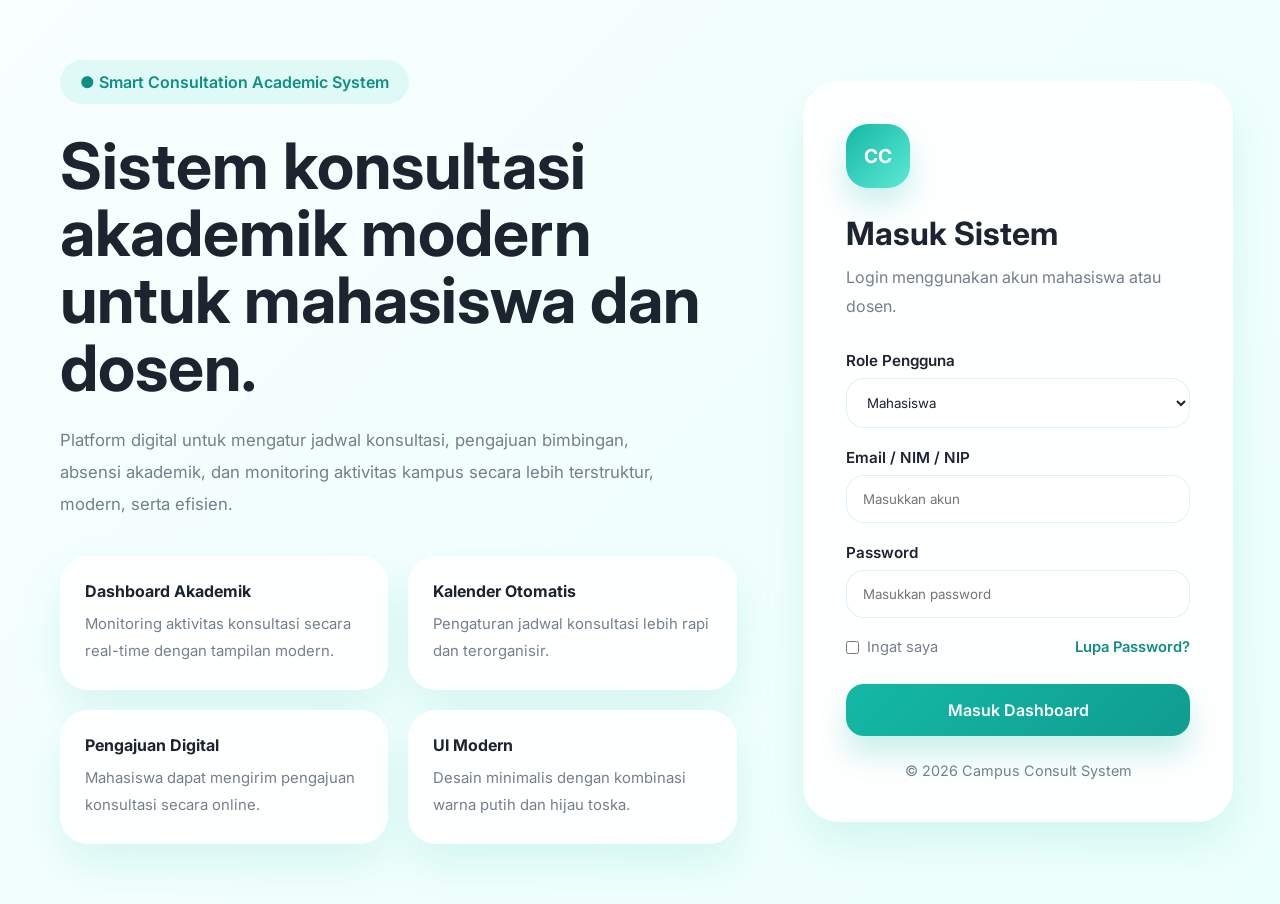
==== index.html @ ac4ddbfd "Add files via upload" ====
<!DOCTYPE html>
<html lang="id">
<head>
  <meta charset="UTF-8" />
  <meta name="viewport" content="width=device-width, initial-scale=1.0" />
  <title>Login - Campus Consult</title>

  <link rel="preconnect" href="https://fonts.googleapis.com">
  <link rel="preconnect" href="https://fonts.gstatic.com" crossorigin>
  <link href="https://fonts.googleapis.com/css2?family=Inter:wght@300;400;500;600;700&display=swap" rel="stylesheet">

  <style>
    :root {
      --primary: #14b8a6;
      --primary-dark: #0f8f82;
      --primary-soft: #dffaf6;
      --bg: #f6fffd;
      --white: #ffffff;
      --text: #1c2430;
      --muted: #73808c;
      --border: rgba(20,184,166,0.14);
      --shadow: 0 20px 40px rgba(20,184,166,0.12);
      --radius: 28px;
    }

    * {
      margin: 0;
      padding: 0;
      box-sizing: border-box;
      font-family: 'Inter', sans-serif;
    }

    body {
      min-height: 100vh;
      background: linear-gradient(135deg, #f8fffe 0%, #ebfffb 100%);
      color: var(--text);
      overflow-x: hidden;
    }

    .container {
      min-height: 100vh;
      display: grid;
      grid-template-columns: 1.618fr 1fr;
      align-items: center;
      gap: 40px;
      padding: 40px;
    }

    .hero {
      padding: 20px;
    }

    .badge {
      display: inline-flex;
      align-items: center;
      gap: 10px;
      padding: 12px 20px;
      border-radius: 999px;
      background: var(--primary-soft);
      color: var(--primary-dark);
      font-weight: 600;
      margin-bottom: 28px;
    }

    .hero h1 {
      font-size: clamp(3rem, 5vw, 5rem);
      line-height: 1.05;
      margin-bottom: 24px;
      max-width: 700px;
    }

    .hero p {
      max-width: 620px;
      color: var(--muted);
      line-height: 1.9;
      font-size: 1.05rem;
      margin-bottom: 36px;
    }

    .feature-grid {
      display: grid;
      grid-template-columns: repeat(2, minmax(220px,1fr));
      gap: 20px;
    }

    .feature-card {
      background: rgba(255,255,255,.88);
      border: 1px solid rgba(255,255,255,.9);
      padding: 24px;
      border-radius: var(--radius);
      box-shadow: var(--shadow);
      backdrop-filter: blur(10px);
    }

    .feature-card h3 {
      margin-bottom: 10px;
      font-size: 1rem;
    }

    .feature-card p {
      margin: 0;
      font-size: .93rem;
      line-height: 1.8;
    }

    .login-box {
      background: rgba(255,255,255,.92);
      border: 1px solid rgba(255,255,255,.95);
      border-radius: 36px;
      padding: 42px;
      box-shadow: var(--shadow);
      backdrop-filter: blur(18px);
      width: 100%;
      max-width: 430px;
      justify-self: center;
    }

    .logo {
      width: 64px;
      height: 64px;
      border-radius: 22px;
      background: linear-gradient(135deg, var(--primary), #5eead4);
      display: grid;
      place-items: center;
      color: white;
      font-size: 1.2rem;
      font-weight: 700;
      margin-bottom: 26px;
      box-shadow: 0 16px 30px rgba(20,184,166,0.22);
    }

    .login-box h2 {
      font-size: 2rem;
      margin-bottom: 10px;
    }

    .login-box p {
      color: var(--muted);
      line-height: 1.8;
      margin-bottom: 30px;
    }

    .form-group {
      margin-bottom: 20px;
    }

    .form-group label {
      display: block;
      margin-bottom: 8px;
      font-size: .95rem;
      font-weight: 600;
    }

    .form-group input,
    .form-group select {
      width: 100%;
      padding: 15px 16px;
      border-radius: 18px;
      border: 1px solid var(--border);
      outline: none;
      background: rgba(255,255,255,.9);
      color: var(--text);
      transition: .25s ease;
    }

    .form-group input:focus,
    .form-group select:focus {
      border-color: var(--primary);
      box-shadow: 0 0 0 4px rgba(20,184,166,.1);
    }

    .login-options {
      display: flex;
      justify-content: space-between;
      align-items: center;
      margin-bottom: 28px;
      gap: 14px;
      flex-wrap: wrap;
      color: var(--muted);
      font-size: .92rem;
    }

    .remember {
      display: flex;
      align-items: center;
      gap: 8px;
    }

    .remember input {
      width: auto;
    }

    .forgot {
      color: var(--primary-dark);
      text-decoration: none;
      font-weight: 600;
    }

    .btn-login {
      width: 100%;
      padding: 16px;
      border: none;
      border-radius: 18px;
      background: linear-gradient(135deg, var(--primary), #0f9d90);
      color: white;
      font-size: 1rem;
      font-weight: 600;
      cursor: pointer;
      transition: .3s ease;
      box-shadow: 0 18px 30px rgba(20,184,166,.22);
    }

    .btn-login:hover {
      transform: translateY(-2px);
    }

    .footer-text {
      margin-top: 26px;
      text-align: center;
      color: var(--muted);
      font-size: .9rem;
    }

    .toast {
      position: fixed;
      right: 20px;
      bottom: 20px;
      background: var(--primary);
      color: white;
      padding: 16px 22px;
      border-radius: 18px;
      box-shadow: var(--shadow);
      transform: translateY(140px);
      transition: .4s ease;
      z-index: 999;
    }

    .toast.show {
      transform: translateY(0);
    }

    @media(max-width: 980px){
      .container {
        grid-template-columns: 1fr;
        padding: 24px;
      }

      .feature-grid {
        grid-template-columns: 1fr;
      }

      .login-box {
        max-width: 100%;
      }
    }
  </style>
</head>
<body>

<div class="toast" id="toast"></div>

<div class="container">

  <div class="hero">
    <div class="badge">
      ● Smart Consultation Academic System
    </div>

    <h1>
      Sistem konsultasi akademik modern untuk mahasiswa dan dosen.
    </h1>

    <p>
      Platform digital untuk mengatur jadwal konsultasi, pengajuan bimbingan,
      absensi akademik, dan monitoring aktivitas kampus secara lebih terstruktur,
      modern, serta efisien.
    </p>

    <div class="feature-grid">

      <div class="feature-card">
        <h3>Dashboard Akademik</h3>
        <p>
          Monitoring aktivitas konsultasi secara real-time dengan tampilan modern.
        </p>
      </div>

      <div class="feature-card">
        <h3>Kalender Otomatis</h3>
        <p>
          Pengaturan jadwal konsultasi lebih rapi dan terorganisir.
        </p>
      </div>

      <div class="feature-card">
        <h3>Pengajuan Digital</h3>
        <p>
          Mahasiswa dapat mengirim pengajuan konsultasi secara online.
        </p>
      </div>

      <div class="feature-card">
        <h3>UI Modern</h3>
        <p>
          Desain minimalis dengan kombinasi warna putih dan hijau toska.
        </p>
      </div>

    </div>
  </div>

  <div class="login-box">

    <div class="logo">CC</div>

    <h2>Masuk Sistem</h2>
    <p>
      Login menggunakan akun mahasiswa atau dosen.
    </p>

    <div class="form-group">
      <label>Role Pengguna</label>
      <select id="role">
        <option>Mahasiswa</option>
        <option>Dosen</option>
        <option>Admin</option>
      </select>
    </div>

    <div class="form-group">
      <label>Email / NIM / NIP</label>
      <input type="text" id="username" placeholder="Masukkan akun">
    </div>

    <div class="form-group">
      <label>Password</label>
      <input type="password" id="password" placeholder="Masukkan password">
    </div>

    <div class="login-options">
      <div class="remember">
        <input type="checkbox">
        <span>Ingat saya</span>
      </div>

      <a href="#" class="forgot">Lupa Password?</a>
    </div>

    <button class="btn-login" onclick="login()">
      Masuk Dashboard
    </button>

    <div class="footer-text">
      © 2026 Campus Consult System
    </div>

  </div>

</div>

<script>
  function login(){
    const username = document.getElementById('username').value;
    const password = document.getElementById('password').value;
    const role = document.getElementById('role').value;

    if(username === '' || password === ''){
      showToast('Silakan lengkapi akun dan password');
      return;
    }

    showToast('Login berhasil sebagai ' + role);

    setTimeout(() => {
      window.location.href = 'dashboard.html';
    }, 1200);
  }

  function showToast(message){
    const toast = document.getElementById('toast');

    toast.innerText = message;
    toast.classList.add('show');

    setTimeout(() => {
      toast.classList.remove('show');
    }, 2500);
  }
</script>

</body>
</html>
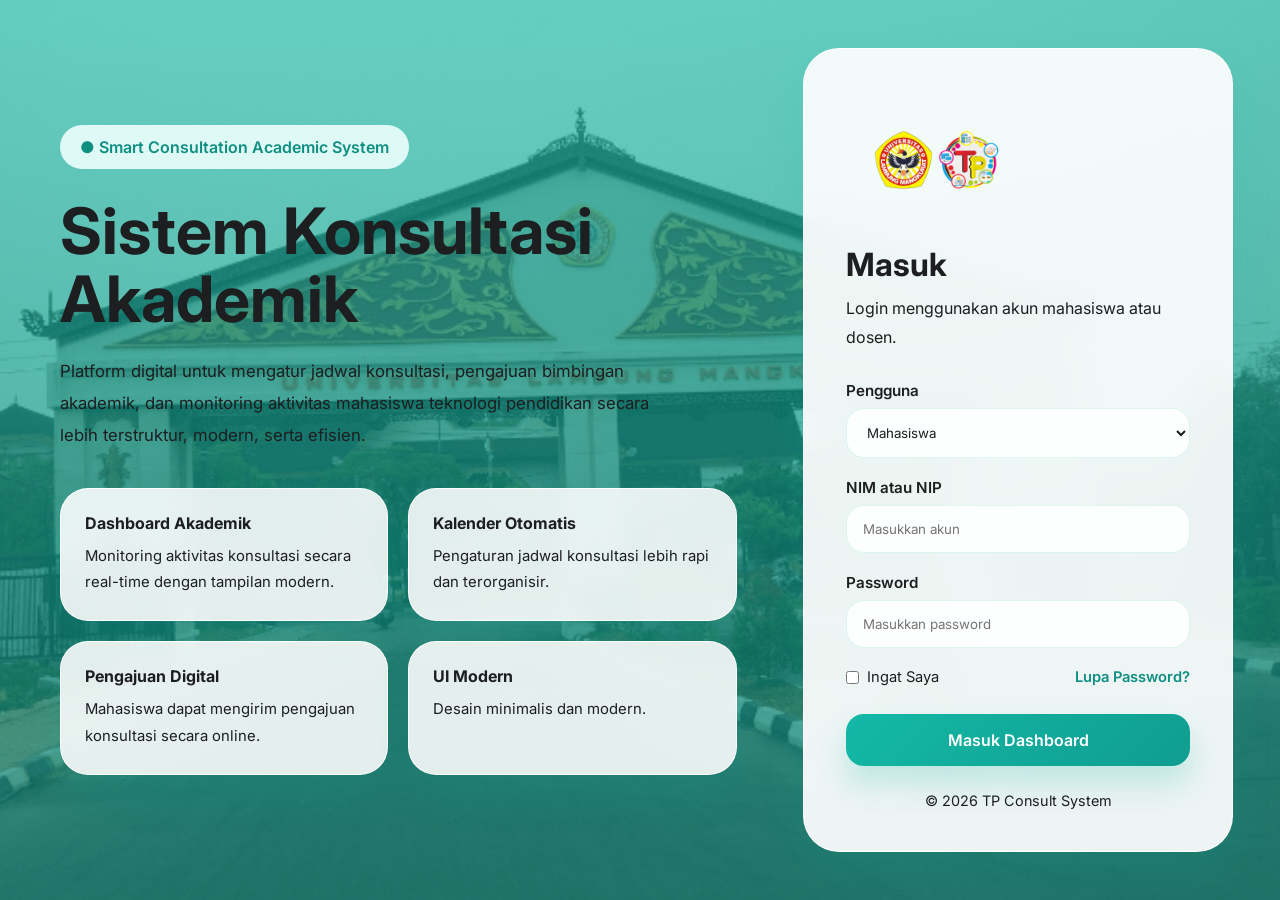
==== commit 8b86431e: "Add files via upload" ====
--- a/index.html
+++ b/index.html
@@ -1,259 +1,16 @@
 <!DOCTYPE html>
 <html lang="id">
 <head>
-  <meta charset="UTF-8" />
-  <meta name="viewport" content="width=device-width, initial-scale=1.0" />
-  <title>Login - Campus Consult</title>
+  <meta charset="UTF-8">
+  <meta name="viewport" content="width=device-width, initial-scale=1.0">
+  <title>Login - TP Consult</title>
 
   <link rel="preconnect" href="https://fonts.googleapis.com">
   <link rel="preconnect" href="https://fonts.gstatic.com" crossorigin>
+
   <link href="https://fonts.googleapis.com/css2?family=Inter:wght@300;400;500;600;700&display=swap" rel="stylesheet">
 
-  <style>
-    :root {
-      --primary: #14b8a6;
-      --primary-dark: #0f8f82;
-      --primary-soft: #dffaf6;
-      --bg: #f6fffd;
-      --white: #ffffff;
-      --text: #1c2430;
-      --muted: #73808c;
-      --border: rgba(20,184,166,0.14);
-      --shadow: 0 20px 40px rgba(20,184,166,0.12);
-      --radius: 28px;
-    }
-
-    * {
-      margin: 0;
-      padding: 0;
-      box-sizing: border-box;
-      font-family: 'Inter', sans-serif;
-    }
-
-    body {
-      min-height: 100vh;
-      background: linear-gradient(135deg, #f8fffe 0%, #ebfffb 100%);
-      color: var(--text);
-      overflow-x: hidden;
-    }
-
-    .container {
-      min-height: 100vh;
-      display: grid;
-      grid-template-columns: 1.618fr 1fr;
-      align-items: center;
-      gap: 40px;
-      padding: 40px;
-    }
-
-    .hero {
-      padding: 20px;
-    }
-
-    .badge {
-      display: inline-flex;
-      align-items: center;
-      gap: 10px;
-      padding: 12px 20px;
-      border-radius: 999px;
-      background: var(--primary-soft);
-      color: var(--primary-dark);
-      font-weight: 600;
-      margin-bottom: 28px;
-    }
-
-    .hero h1 {
-      font-size: clamp(3rem, 5vw, 5rem);
-      line-height: 1.05;
-      margin-bottom: 24px;
-      max-width: 700px;
-    }
-
-    .hero p {
-      max-width: 620px;
-      color: var(--muted);
-      line-height: 1.9;
-      font-size: 1.05rem;
-      margin-bottom: 36px;
-    }
-
-    .feature-grid {
-      display: grid;
-      grid-template-columns: repeat(2, minmax(220px,1fr));
-      gap: 20px;
-    }
-
-    .feature-card {
-      background: rgba(255,255,255,.88);
-      border: 1px solid rgba(255,255,255,.9);
-      padding: 24px;
-      border-radius: var(--radius);
-      box-shadow: var(--shadow);
-      backdrop-filter: blur(10px);
-    }
-
-    .feature-card h3 {
-      margin-bottom: 10px;
-      font-size: 1rem;
-    }
-
-    .feature-card p {
-      margin: 0;
-      font-size: .93rem;
-      line-height: 1.8;
-    }
-
-    .login-box {
-      background: rgba(255,255,255,.92);
-      border: 1px solid rgba(255,255,255,.95);
-      border-radius: 36px;
-      padding: 42px;
-      box-shadow: var(--shadow);
-      backdrop-filter: blur(18px);
-      width: 100%;
-      max-width: 430px;
-      justify-self: center;
-    }
-
-    .logo {
-      width: 64px;
-      height: 64px;
-      border-radius: 22px;
-      background: linear-gradient(135deg, var(--primary), #5eead4);
-      display: grid;
-      place-items: center;
-      color: white;
-      font-size: 1.2rem;
-      font-weight: 700;
-      margin-bottom: 26px;
-      box-shadow: 0 16px 30px rgba(20,184,166,0.22);
-    }
-
-    .login-box h2 {
-      font-size: 2rem;
-      margin-bottom: 10px;
-    }
-
-    .login-box p {
-      color: var(--muted);
-      line-height: 1.8;
-      margin-bottom: 30px;
-    }
-
-    .form-group {
-      margin-bottom: 20px;
-    }
-
-    .form-group label {
-      display: block;
-      margin-bottom: 8px;
-      font-size: .95rem;
-      font-weight: 600;
-    }
-
-    .form-group input,
-    .form-group select {
-      width: 100%;
-      padding: 15px 16px;
-      border-radius: 18px;
-      border: 1px solid var(--border);
-      outline: none;
-      background: rgba(255,255,255,.9);
-      color: var(--text);
-      transition: .25s ease;
-    }
-
-    .form-group input:focus,
-    .form-group select:focus {
-      border-color: var(--primary);
-      box-shadow: 0 0 0 4px rgba(20,184,166,.1);
-    }
-
-    .login-options {
-      display: flex;
-      justify-content: space-between;
-      align-items: center;
-      margin-bottom: 28px;
-      gap: 14px;
-      flex-wrap: wrap;
-      color: var(--muted);
-      font-size: .92rem;
-    }
-
-    .remember {
-      display: flex;
-      align-items: center;
-      gap: 8px;
-    }
-
-    .remember input {
-      width: auto;
-    }
-
-    .forgot {
-      color: var(--primary-dark);
-      text-decoration: none;
-      font-weight: 600;
-    }
-
-    .btn-login {
-      width: 100%;
-      padding: 16px;
-      border: none;
-      border-radius: 18px;
-      background: linear-gradient(135deg, var(--primary), #0f9d90);
-      color: white;
-      font-size: 1rem;
-      font-weight: 600;
-      cursor: pointer;
-      transition: .3s ease;
-      box-shadow: 0 18px 30px rgba(20,184,166,.22);
-    }
-
-    .btn-login:hover {
-      transform: translateY(-2px);
-    }
-
-    .footer-text {
-      margin-top: 26px;
-      text-align: center;
-      color: var(--muted);
-      font-size: .9rem;
-    }
-
-    .toast {
-      position: fixed;
-      right: 20px;
-      bottom: 20px;
-      background: var(--primary);
-      color: white;
-      padding: 16px 22px;
-      border-radius: 18px;
-      box-shadow: var(--shadow);
-      transform: translateY(140px);
-      transition: .4s ease;
-      z-index: 999;
-    }
-
-    .toast.show {
-      transform: translateY(0);
-    }
-
-    @media(max-width: 980px){
-      .container {
-        grid-template-columns: 1fr;
-        padding: 24px;
-      }
-
-      .feature-grid {
-        grid-template-columns: 1fr;
-      }
-
-      .login-box {
-        max-width: 100%;
-      }
-    }
-  </style>
+  <link rel="stylesheet" href="asset/css/login.css">
 </head>
 <body>
 
@@ -262,64 +19,60 @@
 <div class="container">
 
   <div class="hero">
+
     <div class="badge">
       ● Smart Consultation Academic System
     </div>
 
     <h1>
-      Sistem konsultasi akademik modern untuk mahasiswa dan dosen.
+      Sistem Konsultasi Akademik
     </h1>
 
     <p>
-      Platform digital untuk mengatur jadwal konsultasi, pengajuan bimbingan,
-      absensi akademik, dan monitoring aktivitas kampus secara lebih terstruktur,
-      modern, serta efisien.
+      Platform digital untuk mengatur jadwal konsultasi, pengajuan bimbingan akademik, dan monitoring aktivitas mahasiswa teknologi pendidikan secara lebih terstruktur, modern, serta efisien.
     </p>
 
     <div class="feature-grid">
 
       <div class="feature-card">
         <h3>Dashboard Akademik</h3>
-        <p>
-          Monitoring aktivitas konsultasi secara real-time dengan tampilan modern.
-        </p>
+        <p>Monitoring aktivitas konsultasi secara real-time dengan tampilan modern.</p>
       </div>
 
       <div class="feature-card">
         <h3>Kalender Otomatis</h3>
-        <p>
-          Pengaturan jadwal konsultasi lebih rapi dan terorganisir.
-        </p>
+        <p>Pengaturan jadwal konsultasi lebih rapi dan terorganisir.</p>
       </div>
 
       <div class="feature-card">
         <h3>Pengajuan Digital</h3>
-        <p>
-          Mahasiswa dapat mengirim pengajuan konsultasi secara online.
-        </p>
+        <p>Mahasiswa dapat mengirim pengajuan konsultasi secara online.</p>
       </div>
 
       <div class="feature-card">
         <h3>UI Modern</h3>
-        <p>
-          Desain minimalis dengan kombinasi warna putih dan hijau toska.
-        </p>
+        <p>Desain minimalis dan modern.</p>
       </div>
 
     </div>
+
   </div>
 
   <div class="login-box">
 
-    <div class="logo">CC</div>
+    <div class="logo">
+    <img src="asset/icons/tp.png" alt="Logo TP Consult">
+    </div>
 
-    <h2>Masuk Sistem</h2>
+    <h2>Masuk</h2>
+
     <p>
       Login menggunakan akun mahasiswa atau dosen.
     </p>
 
     <div class="form-group">
-      <label>Role Pengguna</label>
+      <label>Pengguna</label>
+
       <select id="role">
         <option>Mahasiswa</option>
         <option>Dosen</option>
@@ -328,65 +81,54 @@
     </div>
 
     <div class="form-group">
-      <label>Email / NIM / NIP</label>
-      <input type="text" id="username" placeholder="Masukkan akun">
+      <label>NIM atau NIP</label>
+
+      <input
+      type="number"
+      id="username"
+      placeholder="Masukkan akun">
     </div>
 
     <div class="form-group">
       <label>Password</label>
-      <input type="password" id="password" placeholder="Masukkan password">
+
+      <input
+      type="password"
+      id="password"
+      placeholder="Masukkan password">
     </div>
 
     <div class="login-options">
+
       <div class="remember">
         <input type="checkbox">
-        <span>Ingat saya</span>
+        <span>Ingat Saya</span>
       </div>
 
-      <a href="#" class="forgot">Lupa Password?</a>
+      <a href="pages/forgot-password.html"
+      class="forgot">
+      Lupa Password?
+      </a>
+
     </div>
 
-    <button class="btn-login" onclick="login()">
+    <button
+    class="btn-login"
+    onclick="login()">
+
       Masuk Dashboard
+
     </button>
 
     <div class="footer-text">
-      © 2026 Campus Consult System
+      © 2026 TP Consult System
     </div>
 
   </div>
 
 </div>
 
-<script>
-  function login(){
-    const username = document.getElementById('username').value;
-    const password = document.getElementById('password').value;
-    const role = document.getElementById('role').value;
-
-    if(username === '' || password === ''){
-      showToast('Silakan lengkapi akun dan password');
-      return;
-    }
-
-    showToast('Login berhasil sebagai ' + role);
-
-    setTimeout(() => {
-      window.location.href = 'dashboard.html';
-    }, 1200);
-  }
-
-  function showToast(message){
-    const toast = document.getElementById('toast');
-
-    toast.innerText = message;
-    toast.classList.add('show');
-
-    setTimeout(() => {
-      toast.classList.remove('show');
-    }, 2500);
-  }
-</script>
+<script src="asset/js/auth.js"></script>
 
 </body>
-</html>
+</html>
--- a/asset/css/login.css
+++ b/asset/css/login.css
@@ -0,0 +1,252 @@
+    :root {
+      --primary: #14b8a6;
+      --primary-dark: #0f8f82;
+      --primary-soft: #dffaf6;
+      --bg: #f6fffd;
+      --white: #ffffff;
+      --text: #1d1e20;
+      --muted: #1d1e20;
+      --border: rgba(20,184,166,0.14);
+      --shadow: 0 20px 40px rgba(20,184,166,0.12);
+      --radius: 28px;
+    }
+
+    * {
+      margin: 0;
+      padding: 0;
+      box-sizing: border-box;
+      font-family: 'Inter', sans-serif;
+    }
+
+body {
+  min-height: 100vh;
+
+  background:
+    linear-gradient(
+      rgba(20,184,166,0.65),
+      rgba(15,143,130,0.65)
+    ),
+    url('../images/ulm1.png');
+
+  background-size: cover;
+  background-position: center;
+  background-repeat: no-repeat;
+
+  color: var(--text);
+  overflow-x: hidden;
+}
+
+    .container {
+      min-height: 100vh;
+      display: grid;
+      grid-template-columns: 1.618fr 1fr;
+      align-items: center;
+      gap: 40px;
+      padding: 40px;
+    }
+
+    .hero {
+      padding: 20px;
+    }
+
+    .badge {
+      display: inline-flex;
+      align-items: center;
+      gap: 10px;
+      padding: 12px 20px;
+      border-radius: 999px;
+      background: var(--primary-soft);
+      color: var(--primary-dark);
+      font-weight: 600;
+      margin-bottom: 28px;
+    }
+
+    .hero h1 {
+      font-size: clamp(3rem, 5vw, 5rem);
+      line-height: 1.05;
+      margin-bottom: 24px;
+      max-width: 700px;
+    }
+
+    .hero p {
+      max-width: 620px;
+      color: var(--muted);
+      line-height: 1.9;
+      font-size: 1.05rem;
+      margin-bottom: 36px;
+    }
+
+    .feature-grid {
+      display: grid;
+      grid-template-columns: repeat(2, minmax(220px,1fr));
+      gap: 20px;
+    }
+
+    .feature-card {
+      background: rgba(255,255,255,.88);
+      border: 1px solid rgba(255,255,255,.9);
+      padding: 24px;
+      border-radius: var(--radius);
+      box-shadow: var(--shadow);
+      backdrop-filter: blur(10px);
+    }
+
+    .feature-card h3 {
+      margin-bottom: 10px;
+      font-size: 1rem;
+    }
+
+    .feature-card p {
+      margin: 0;
+      font-size: .93rem;
+      line-height: 1.8;
+    }
+
+    .login-box {
+      background: rgba(255,255,255,.92);
+      border: 1px solid rgba(255,255,255,.95);
+      border-radius: 36px;
+      padding: 42px;
+      box-shadow: var(--shadow);
+      backdrop-filter: blur(18px);
+      width: 100%;
+      max-width: 430px;
+      justify-self: center;
+    }
+
+    .logo{
+    width: 128px;
+    height: 128px;
+    margin-bottom: 26px;
+}
+
+.logo img{
+    width: 150%;
+    height: 100%;
+    object-fit: contain;
+}
+
+    .login-box h2 {
+      font-size: 2rem;
+      margin-bottom: 10px;
+    }
+
+    .login-box p {
+      color: var(--muted);
+      line-height: 1.8;
+      margin-bottom: 30px;
+    }
+
+    .form-group {
+      margin-bottom: 20px;
+    }
+
+    .form-group label {
+      display: block;
+      margin-bottom: 8px;
+      font-size: .95rem;
+      font-weight: 600;
+    }
+
+    .form-group input,
+    .form-group select {
+      width: 100%;
+      padding: 15px 16px;
+      border-radius: 18px;
+      border: 1px solid var(--border);
+      outline: none;
+      background: rgba(255,255,255,.9);
+      color: var(--text);
+      transition: .25s ease;
+    }
+
+    .form-group input:focus,
+    .form-group select:focus {
+      border-color: var(--primary);
+      box-shadow: 0 0 0 4px rgba(20,184,166,.1);
+    }
+
+    .login-options {
+      display: flex;
+      justify-content: space-between;
+      align-items: center;
+      margin-bottom: 28px;
+      gap: 14px;
+      flex-wrap: wrap;
+      color: var(--muted);
+      font-size: .92rem;
+    }
+
+    .remember {
+      display: flex;
+      align-items: center;
+      gap: 8px;
+    }
+
+    .remember input {
+      width: auto;
+    }
+
+    .forgot {
+      color: var(--primary-dark);
+      text-decoration: none;
+      font-weight: 600;
+    }
+
+    .btn-login {
+      width: 100%;
+      padding: 16px;
+      border: none;
+      border-radius: 18px;
+      background: linear-gradient(135deg, var(--primary), #0f9d90);
+      color: white;
+      font-size: 1rem;
+      font-weight: 600;
+      cursor: pointer;
+      transition: .3s ease;
+      box-shadow: 0 18px 30px rgba(20,184,166,.22);
+    }
+
+    .btn-login:hover {
+      transform: translateY(-2px);
+    }
+
+    .footer-text {
+      margin-top: 26px;
+      text-align: center;
+      color: var(--muted);
+      font-size: .9rem;
+    }
+
+    .toast {
+      position: fixed;
+      right: 20px;
+      bottom: 20px;
+      background: var(--primary);
+      color: white;
+      padding: 16px 22px;
+      border-radius: 18px;
+      box-shadow: var(--shadow);
+      transform: translateY(140px);
+      transition: .4s ease;
+      z-index: 999;
+    }
+
+    .toast.show {
+      transform: translateY(0);
+    }
+
+    @media(max-width: 980px){
+      .container {
+        grid-template-columns: 1fr;
+        padding: 24px;
+      }
+
+      .feature-grid {
+        grid-template-columns: 1fr;
+      }
+
+      .login-box {
+        max-width: 100%;
+      }
+    }
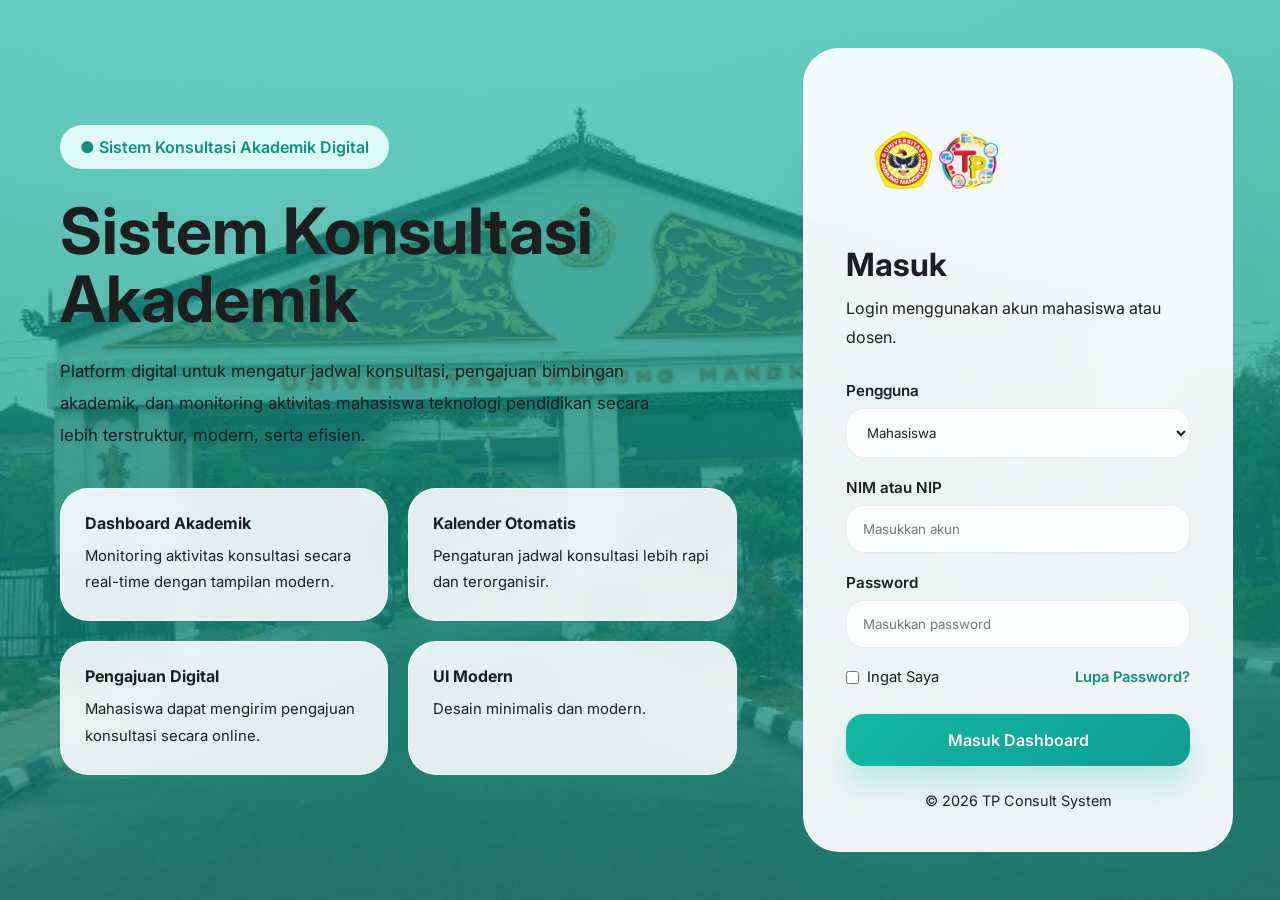
==== commit 733bc2c4: "index.html" ====
--- a/index.html
+++ b/index.html
@@ -3,7 +3,7 @@
 <head>
   <meta charset="UTF-8">
   <meta name="viewport" content="width=device-width, initial-scale=1.0">
-  <title>Login - TP Consult</title>
+  <title>Login - TP Narasa</title>
 
   <link rel="preconnect" href="https://fonts.googleapis.com">
   <link rel="preconnect" href="https://fonts.gstatic.com" crossorigin>
@@ -21,7 +21,7 @@
   <div class="hero">
 
     <div class="badge">
-      ● Smart Consultation Academic System
+      ● Sistem Konsultasi Akademik Digital
     </div>
 
     <h1>
@@ -131,4 +131,4 @@
 <script src="asset/js/auth.js"></script>
 
 </body>
-</html>+</html>
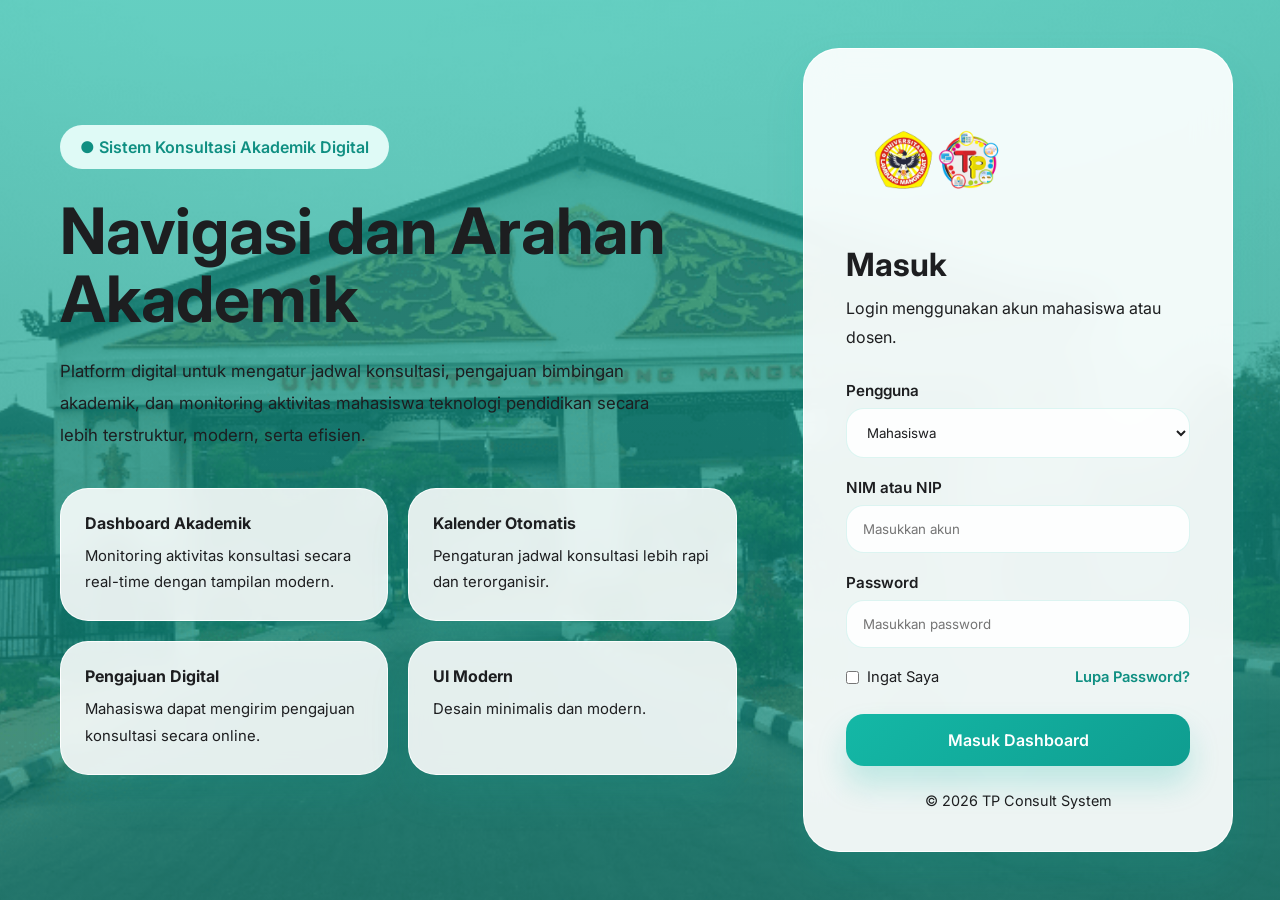
==== commit ba6b103c: "index.html" ====
--- a/index.html
+++ b/index.html
@@ -3,7 +3,7 @@
 <head>
   <meta charset="UTF-8">
   <meta name="viewport" content="width=device-width, initial-scale=1.0">
-  <title>Login - TP Narasa</title>
+  <title>Login - Narasa</title>
 
   <link rel="preconnect" href="https://fonts.googleapis.com">
   <link rel="preconnect" href="https://fonts.gstatic.com" crossorigin>
@@ -25,7 +25,7 @@
     </div>
 
     <h1>
-      Sistem Konsultasi Akademik
+      Navigasi dan Arahan Akademik
     </h1>
 
     <p>
